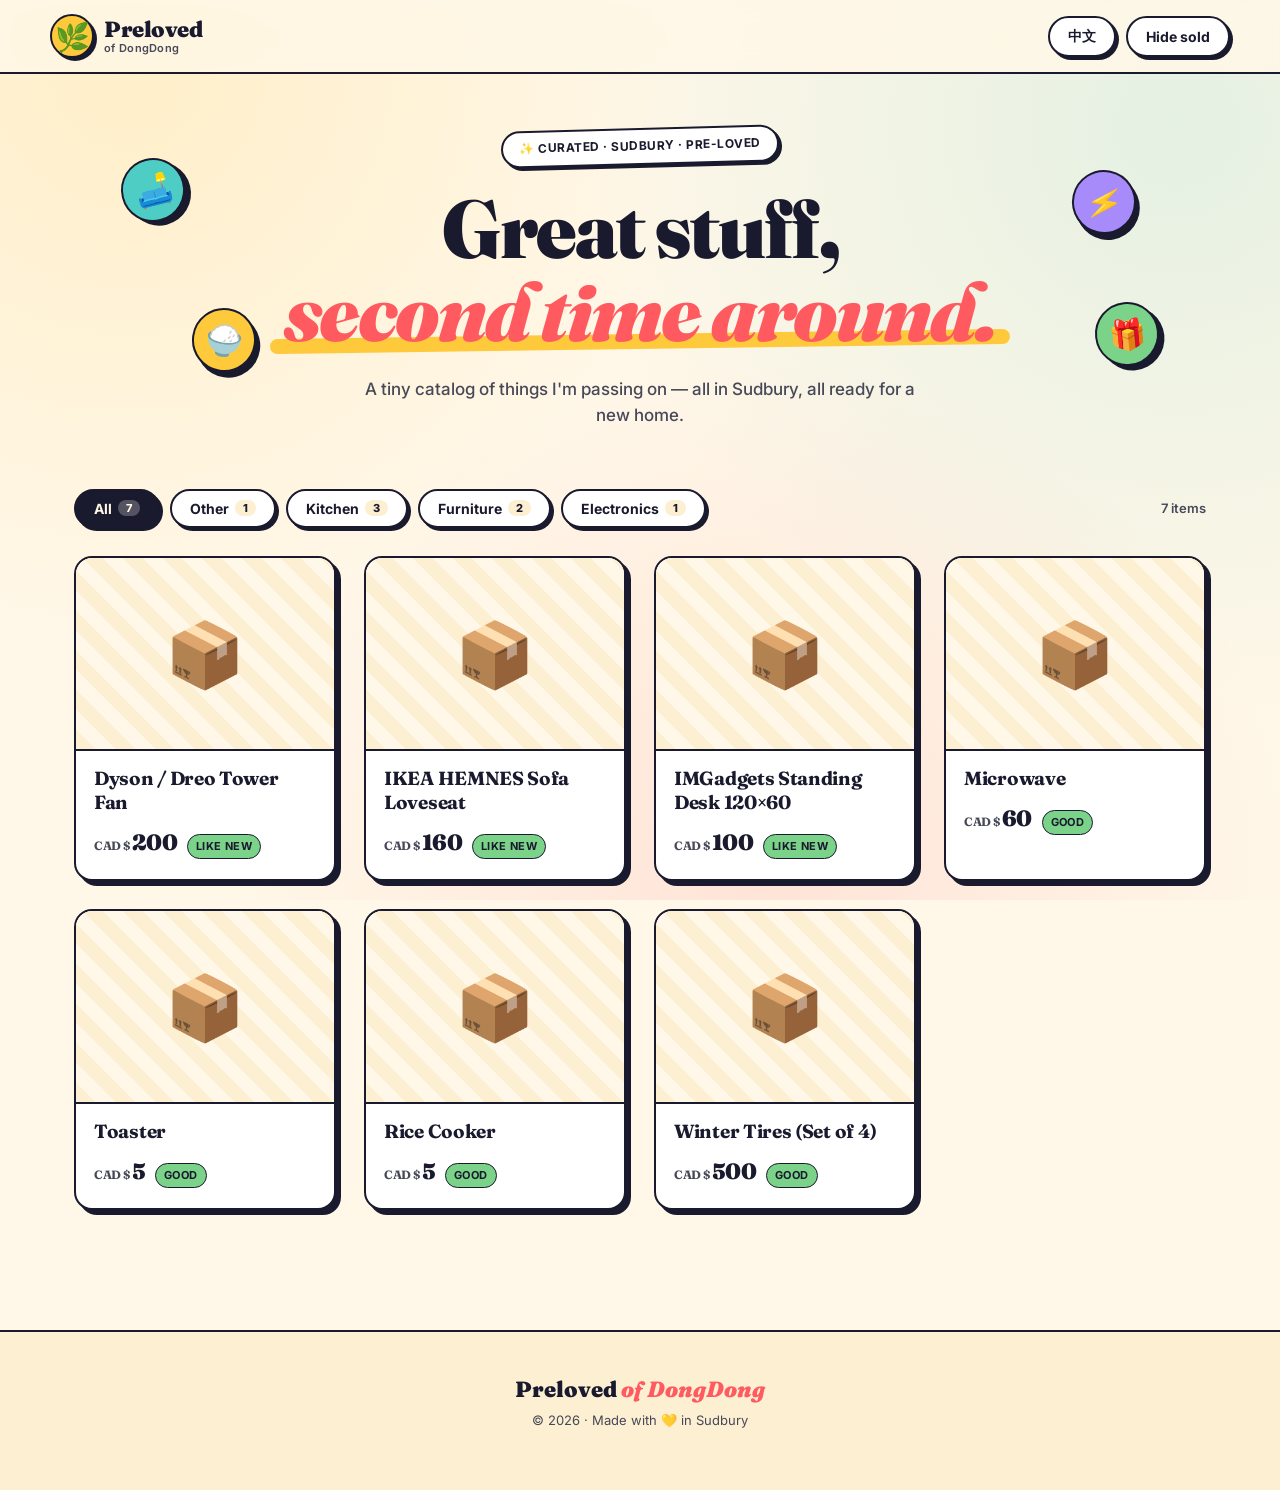
==== index.html @ 00e93b1a "Initial commit: Preloved of DongDong static catalog Bilingual (EN/ZH) secondhand goods catalog with " ====
<!DOCTYPE html>
<html lang="en">
<head>
<meta charset="UTF-8">
<meta name="viewport" content="width=device-width, initial-scale=1">
<title>Preloved of DongDong · 冬冬二手好物</title>
<meta name="description" content="Preloved of DongDong — curated secondhand goods in Sudbury.">
<link rel="preconnect" href="https://fonts.googleapis.com">
<link rel="preconnect" href="https://fonts.gstatic.com" crossorigin>
<link href="https://fonts.googleapis.com/css2?family=Fraunces:opsz,wght@9..144,500;9..144,700;9..144,900&family=Inter:wght@400;500;600;700;800&display=swap" rel="stylesheet">
<link rel="stylesheet" href="assets/style.css">
</head>
<body>
<header class="site">
  <div class="container header-inner">
    <a class="brand-mini" href="index.html">
      <span class="logo" aria-hidden="true">🌿</span>
      <span class="brand-text">
        <span class="brand-name" data-brand-name>Preloved</span>
        <span class="brand-tag" data-brand-tag>of DongDong</span>
      </span>
    </a>
    <div class="header-actions">
      <button class="btn ghost" type="button" data-lang-btn>中文</button>
      <button class="btn ghost" type="button" data-sold-btn>Hide sold</button>
    </div>
  </div>
</header>

<section class="hero">
  <div class="container hero-inner">
    <span class="hero-kicker" data-hero-kicker>✨ Curated · Sudbury · Pre-loved</span>
    <h1 class="hero-title">
      <span data-hero-line1>Great stuff,</span>
      <em data-hero-line2>second time around.</em>
    </h1>
    <p class="hero-sub" data-hero-sub>A tiny catalog of things I'm passing on — all in Sudbury, all ready for a new home.</p>
    <div class="hero-stickers" aria-hidden="true">
      <span class="sticker s1">🛋️</span>
      <span class="sticker s2">🍚</span>
      <span class="sticker s3">⚡</span>
      <span class="sticker s4">🎁</span>
    </div>
  </div>
</section>

<main class="container main">
  <div class="toolbar">
    <nav class="category-tabs" aria-label="Categories"></nav>
    <div class="count" data-count></div>
  </div>
  <section class="grid" aria-live="polite"></section>
</main>

<footer class="site-footer">
  <div class="container">
    <div class="footer-mark">Preloved <em>of DongDong</em></div>
    <div class="footer-copy">© <span data-year></span> · Made with <span aria-hidden="true">💛</span> in Sudbury</div>
  </div>
</footer>

<script src="assets/i18n.js"></script>
<script src="assets/app.js"></script>
</body>
</html>
---- assets/style.css ----
/* ============================================================
   Preloved of DongDong — neo-brutalism lite
   Inspired by Gumroad × Mailchimp: chunky borders, hard shadows,
   display serif, warm cream palette.
   ============================================================ */

:root {
  --ink: #1A1A2E;
  --ink-soft: #474958;
  --muted: #7A7B8F;
  --cream: #FFF7E8;
  --cream-2: #FDEFD1;
  --paper: #FFFFFF;
  --border: var(--ink);

  --accent: #FF5A5F;       /* coral red */
  --accent-2: #FFC93C;     /* bright yellow */
  --accent-3: #4ECDC4;     /* teal */
  --accent-4: #A78BFA;     /* lavender */
  --accent-5: #7BD389;     /* mint */

  --sold: #9CA3AF;

  --shadow: 5px 5px 0 var(--ink);
  --shadow-sm: 3px 3px 0 var(--ink);
  --shadow-lg: 8px 8px 0 var(--ink);
  --shadow-hover: 7px 7px 0 var(--ink);

  --radius: 18px;
  --radius-sm: 12px;
  --radius-lg: 26px;
  --bw: 2.5px;

  --font-display: "Fraunces", ui-serif, Georgia, "Times New Roman", serif;
  --font-sans: "Inter", -apple-system, BlinkMacSystemFont, "PingFang SC",
               "Microsoft YaHei", "Segoe UI", Roboto, sans-serif;
}

* { box-sizing: border-box; }
html, body { margin: 0; padding: 0; }
html { scroll-behavior: smooth; }
body {
  font-family: var(--font-sans);
  background: var(--cream);
  color: var(--ink);
  line-height: 1.55;
  -webkit-font-smoothing: antialiased;
  background-image:
    radial-gradient(circle at 10% 8%, rgba(255, 201, 60, 0.18) 0, transparent 40%),
    radial-gradient(circle at 92% 14%, rgba(78, 205, 196, 0.15) 0, transparent 42%),
    radial-gradient(circle at 60% 98%, rgba(255, 90, 95, 0.12) 0, transparent 45%);
  background-attachment: fixed;
}
img { max-width: 100%; display: block; }
a { color: inherit; text-decoration: none; }
button { font-family: inherit; }

.container {
  max-width: 1180px;
  margin: 0 auto;
  padding: 0 24px;
}

/* ---------- Header ---------- */
header.site {
  position: sticky;
  top: 0;
  z-index: 50;
  background: rgba(255, 247, 232, 0.85);
  backdrop-filter: saturate(140%) blur(12px);
  -webkit-backdrop-filter: saturate(140%) blur(12px);
  border-bottom: var(--bw) solid var(--ink);
}
.header-inner {
  display: flex;
  align-items: center;
  justify-content: space-between;
  gap: 16px;
  padding: 14px 0;
  flex-wrap: wrap;
}
.brand-mini {
  display: inline-flex;
  align-items: center;
  gap: 10px;
}
.brand-mini .logo {
  font-size: 28px;
  background: var(--accent-2);
  border: var(--bw) solid var(--ink);
  border-radius: 50%;
  width: 44px; height: 44px;
  display: grid;
  place-items: center;
  box-shadow: var(--shadow-sm);
  transition: transform 0.2s;
}
.brand-mini:hover .logo { transform: rotate(-8deg) scale(1.05); }
.brand-text {
  display: flex;
  flex-direction: column;
  line-height: 1.05;
}
.brand-name {
  font-family: var(--font-display);
  font-weight: 900;
  font-size: 22px;
  letter-spacing: -0.5px;
}
.brand-tag {
  font-size: 11px;
  color: var(--ink-soft);
  font-weight: 600;
  letter-spacing: 0.3px;
  margin-top: 2px;
}
.header-actions {
  display: flex;
  gap: 10px;
  flex-wrap: wrap;
}

/* ---------- Buttons ---------- */
.btn {
  display: inline-flex;
  align-items: center;
  gap: 6px;
  padding: 9px 18px;
  font-size: 14px;
  font-weight: 700;
  font-family: inherit;
  cursor: pointer;
  background: var(--accent);
  color: white;
  border: var(--bw) solid var(--ink);
  border-radius: 999px;
  box-shadow: var(--shadow-sm);
  transition: transform 0.12s ease, box-shadow 0.12s ease, background 0.12s ease;
  text-decoration: none;
  white-space: nowrap;
}
.btn:hover {
  transform: translate(-1px, -1px);
  box-shadow: 4px 4px 0 var(--ink);
}
.btn:active {
  transform: translate(1px, 1px);
  box-shadow: 1px 1px 0 var(--ink);
}
.btn.ghost { background: var(--paper); color: var(--ink); }
.btn.ghost.active { background: var(--accent-2); }

/* ---------- Hero ---------- */
.hero {
  padding: 54px 0 40px;
  position: relative;
  overflow: hidden;
}
.hero-inner {
  position: relative;
  text-align: center;
}
.hero-kicker {
  display: inline-block;
  background: var(--paper);
  border: var(--bw) solid var(--ink);
  border-radius: 999px;
  padding: 7px 16px;
  font-size: 12px;
  font-weight: 700;
  letter-spacing: 0.5px;
  text-transform: uppercase;
  box-shadow: var(--shadow-sm);
  margin-bottom: 22px;
  transform: rotate(-1.5deg);
}
.hero-title {
  font-family: var(--font-display);
  font-weight: 900;
  font-size: clamp(42px, 7.5vw, 82px);
  line-height: 1.02;
  letter-spacing: -2px;
  margin: 0 auto 22px;
  max-width: 900px;
  font-optical-sizing: auto;
}
.hero-title em {
  font-style: italic;
  color: var(--accent);
  display: inline-block;
  position: relative;
}
.hero-title em::after {
  content: "";
  position: absolute;
  left: -2%;
  right: -2%;
  bottom: 6%;
  height: 18%;
  background: var(--accent-2);
  border-radius: 999px;
  z-index: -1;
  transform: rotate(-0.8deg);
}
.hero-sub {
  max-width: 560px;
  margin: 0 auto;
  color: var(--ink-soft);
  font-size: 17px;
  font-weight: 500;
}
.hero-stickers {
  position: absolute;
  inset: 0;
  pointer-events: none;
}
.sticker {
  position: absolute;
  background: var(--paper);
  border: var(--bw) solid var(--ink);
  border-radius: 50%;
  width: 64px;
  height: 64px;
  display: grid;
  place-items: center;
  font-size: 30px;
  box-shadow: var(--shadow);
  animation: bob 4s ease-in-out infinite;
}
.sticker.s1 { top: 10%;  left: 6%;  background: var(--accent-3); transform: rotate(-14deg); animation-delay: 0s;   }
.sticker.s2 { top: 60%;  left: 12%; background: var(--accent-2); transform: rotate(8deg);   animation-delay: 0.6s; }
.sticker.s3 { top: 14%;  right: 8%; background: var(--accent-4); transform: rotate(12deg);  animation-delay: 1.2s; }
.sticker.s4 { top: 58%;  right: 6%; background: var(--accent-5); transform: rotate(-6deg);  animation-delay: 1.8s; }
@keyframes bob {
  0%, 100% { translate: 0 0; }
  50%      { translate: 0 -8px; }
}

/* ---------- Main toolbar ---------- */
.main { padding-top: 20px; padding-bottom: 80px; }
.toolbar {
  display: flex;
  align-items: center;
  justify-content: space-between;
  gap: 16px;
  margin-bottom: 28px;
  flex-wrap: wrap;
}
.category-tabs {
  display: flex;
  gap: 10px;
  flex-wrap: wrap;
}
.tab {
  display: inline-flex;
  align-items: center;
  gap: 6px;
  background: var(--paper);
  color: var(--ink);
  padding: 9px 18px;
  border: var(--bw) solid var(--ink);
  border-radius: 999px;
  font-size: 14px;
  font-weight: 700;
  cursor: pointer;
  box-shadow: var(--shadow-sm);
  transition: transform 0.12s, background 0.12s, box-shadow 0.12s;
  font-family: inherit;
}
.tab:hover {
  transform: translate(-1px, -1px);
  box-shadow: 4px 4px 0 var(--ink);
}
.tab.active {
  background: var(--ink);
  color: var(--cream);
}
.tab .tab-count {
  background: rgba(255, 255, 255, 0.25);
  border-radius: 999px;
  padding: 1px 8px;
  font-size: 11px;
  font-weight: 800;
}
.tab:not(.active) .tab-count {
  background: var(--cream-2);
  color: var(--ink);
}
.count {
  font-size: 13px;
  color: var(--ink-soft);
  font-weight: 600;
}

/* ---------- Product grid ---------- */
.grid {
  display: grid;
  gap: 28px;
  grid-template-columns: repeat(auto-fill, minmax(260px, 1fr));
}
.card {
  position: relative;
  background: var(--paper);
  border: var(--bw) solid var(--ink);
  border-radius: var(--radius);
  overflow: hidden;
  box-shadow: var(--shadow);
  transition: transform 0.18s ease, box-shadow 0.18s ease;
  display: block;
  animation: cardIn 0.5s ease both;
}
@keyframes cardIn {
  from { opacity: 0; transform: translateY(14px); }
  to   { opacity: 1; transform: translateY(0); }
}
.card:hover {
  transform: translate(-3px, -3px);
  box-shadow: var(--shadow-hover);
}
.card:hover .card-img-wrap { transform: scale(1.03); }
.card.is-sold .card-img-wrap { filter: grayscale(0.7) brightness(0.95); }
.card.is-sold .card-title { color: var(--muted); }

.card-img-wrap {
  aspect-ratio: 4 / 3;
  overflow: hidden;
  border-bottom: var(--bw) solid var(--ink);
  transition: transform 0.3s ease;
}
.card-img {
  width: 100%;
  height: 100%;
  background: var(--cream-2) center / cover no-repeat;
}
.card-img.placeholder {
  display: flex;
  align-items: center;
  justify-content: center;
  font-size: 64px;
  background: repeating-linear-gradient(
    45deg,
    var(--cream-2),
    var(--cream-2) 14px,
    var(--cream) 14px,
    var(--cream) 28px
  );
}
.card-body { padding: 16px 18px 20px; }
.card-title {
  font-family: var(--font-display);
  font-weight: 700;
  font-size: 19px;
  margin: 0 0 10px;
  line-height: 1.25;
  letter-spacing: -0.3px;
  display: -webkit-box;
  -webkit-line-clamp: 2;
  -webkit-box-orient: vertical;
  overflow: hidden;
}
.card-meta {
  display: flex;
  align-items: baseline;
  gap: 10px;
  flex-wrap: wrap;
}
.card-price {
  font-family: var(--font-display);
  color: var(--ink);
  font-weight: 900;
  font-size: 22px;
  letter-spacing: -0.5px;
}
.card-price .currency {
  font-size: 12px;
  font-weight: 700;
  color: var(--ink-soft);
  margin-right: 2px;
}
.card-cond {
  font-size: 11px;
  font-weight: 700;
  text-transform: uppercase;
  letter-spacing: 0.4px;
  padding: 3px 8px;
  border-radius: 999px;
  background: var(--accent-5);
  color: var(--ink);
  border: 1.5px solid var(--ink);
}

.ribbon {
  position: absolute;
  top: 14px;
  left: 14px;
  background: var(--ink);
  color: var(--cream);
  font-size: 11px;
  font-weight: 800;
  letter-spacing: 0.8px;
  padding: 5px 12px;
  border-radius: 999px;
  border: 2px solid var(--ink);
  box-shadow: var(--shadow-sm);
  text-transform: uppercase;
}
.ribbon.sold { background: var(--ink); color: white; }
.ribbon.reserved { background: var(--accent-2); color: var(--ink); }

.empty {
  text-align: center;
  color: var(--ink-soft);
  padding: 60px 20px;
  font-size: 16px;
  grid-column: 1 / -1;
  background: var(--paper);
  border: var(--bw) dashed var(--ink);
  border-radius: var(--radius);
}
.empty.small { padding: 12px 0; font-size: 13px; background: transparent; border: none; }

/* ---------- Product detail ---------- */
.detail {
  background: var(--paper);
  border: var(--bw) solid var(--ink);
  border-radius: var(--radius-lg);
  box-shadow: var(--shadow-lg);
  padding: 36px;
  display: grid;
  grid-template-columns: minmax(0, 1.15fr) minmax(0, 1fr);
  gap: 44px;
  margin-top: 24px;
}
.gallery { min-width: 0; }
.main-img-wrap {
  aspect-ratio: 1 / 1;
  border: var(--bw) solid var(--ink);
  border-radius: var(--radius);
  overflow: hidden;
  box-shadow: var(--shadow);
  background: var(--cream-2);
}
.main-img {
  width: 100%;
  height: 100%;
  background: center / cover no-repeat;
  transition: background-image 0.25s;
}
.main-img.placeholder {
  display: flex;
  align-items: center;
  justify-content: center;
  font-size: 110px;
  background: repeating-linear-gradient(
    45deg,
    var(--cream-2),
    var(--cream-2) 18px,
    var(--cream) 18px,
    var(--cream) 36px
  );
}
.thumbs {
  display: flex;
  gap: 12px;
  margin-top: 18px;
  flex-wrap: wrap;
}
.thumb {
  width: 74px;
  height: 74px;
  background: var(--cream-2) center / cover no-repeat;
  border: var(--bw) solid var(--ink);
  border-radius: var(--radius-sm);
  cursor: pointer;
  padding: 0;
  box-shadow: var(--shadow-sm);
  transition: transform 0.12s, box-shadow 0.12s;
}
.thumb:hover {
  transform: translate(-1px, -1px);
  box-shadow: 4px 4px 0 var(--ink);
}
.thumb.active {
  background-color: var(--accent-2);
  outline: 3px solid var(--accent);
  outline-offset: 1px;
}

.info { min-width: 0; }
.badges {
  display: flex;
  gap: 8px;
  flex-wrap: wrap;
  margin-bottom: 18px;
}
.badge {
  display: inline-block;
  padding: 5px 12px;
  border-radius: 999px;
  font-size: 11px;
  font-weight: 800;
  letter-spacing: 0.4px;
  text-transform: uppercase;
  border: var(--bw) solid var(--ink);
  background: var(--paper);
}
.badge.cat { background: var(--accent-3); }
.badge.cond { background: var(--accent-5); }
.badge.neg { background: var(--accent-4); color: white; }
.badge.firm { background: var(--accent-2); }
.badge.sold { background: var(--ink); color: var(--cream); }
.badge.reserved { background: var(--accent-2); }

.detail-title {
  font-family: var(--font-display);
  margin: 0 0 14px;
  font-size: clamp(30px, 4vw, 42px);
  font-weight: 900;
  letter-spacing: -1px;
  line-height: 1.1;
}
.detail-price {
  font-family: var(--font-display);
  color: var(--ink);
  font-size: 38px;
  font-weight: 900;
  margin-bottom: 24px;
  letter-spacing: -1px;
  display: inline-block;
  background: var(--accent-2);
  border: var(--bw) solid var(--ink);
  border-radius: var(--radius-sm);
  padding: 6px 18px;
  box-shadow: var(--shadow-sm);
  transform: rotate(-1deg);
}
.detail-price .currency {
  font-size: 14px;
  font-weight: 700;
  margin-right: 4px;
  vertical-align: 4px;
}
.meta-list {
  border-top: var(--bw) dashed var(--ink);
  padding-top: 16px;
  margin-bottom: 22px;
  font-size: 14px;
}
.meta-row {
  display: flex;
  gap: 12px;
  padding: 6px 0;
}
.meta-label {
  color: var(--ink-soft);
  min-width: 70px;
  font-weight: 700;
  text-transform: uppercase;
  font-size: 11px;
  letter-spacing: 0.5px;
  padding-top: 2px;
}
.meta-row > span:last-child {
  font-weight: 600;
}

.description,
.contact {
  margin-top: 22px;
}
.description h3,
.contact h3 {
  font-family: var(--font-display);
  font-size: 20px;
  font-weight: 800;
  margin: 0 0 12px;
  letter-spacing: -0.3px;
}
.description p {
  margin: 0;
  color: var(--ink-soft);
  font-size: 15.5px;
  line-height: 1.65;
  white-space: pre-wrap;
}

.contact {
  padding-top: 22px;
  border-top: var(--bw) dashed var(--ink);
}
.contact-note {
  color: var(--ink-soft);
  font-size: 13px;
  margin: 0 0 16px;
}
.contact-grid {
  display: grid;
  grid-template-columns: repeat(auto-fill, minmax(190px, 1fr));
  gap: 14px;
}
.contact-item {
  background: var(--cream);
  border: var(--bw) solid var(--ink);
  border-radius: var(--radius-sm);
  padding: 14px;
  box-shadow: var(--shadow-sm);
}
.contact-item .label {
  font-size: 10px;
  text-transform: uppercase;
  letter-spacing: 0.8px;
  color: var(--ink-soft);
  font-weight: 800;
  margin-bottom: 6px;
}
.contact-item .value {
  font-size: 14px;
  font-weight: 700;
  word-break: break-all;
}
.contact-item .value.link { color: var(--accent); }
.contact-item .hint { font-size: 11px; color: var(--muted); margin-top: 6px; }
.contact-item .qr {
  width: 140px;
  height: 140px;
  border-radius: 10px;
  margin-top: 10px;
  background: white;
  padding: 6px;
  border: 1.5px solid var(--ink);
}

.detail.is-sold .detail-price {
  background: var(--sold);
  color: white;
}

/* ---------- Footer ---------- */
.site-footer {
  padding: 40px 0 60px;
  text-align: center;
  color: var(--ink-soft);
  font-size: 13px;
  border-top: var(--bw) solid var(--ink);
  background: var(--cream-2);
  margin-top: 40px;
}
.footer-mark {
  font-family: var(--font-display);
  font-size: 22px;
  font-weight: 900;
  color: var(--ink);
  margin-bottom: 4px;
}
.footer-mark em { color: var(--accent); font-style: italic; }

/* ---------- Mobile ---------- */
@media (max-width: 820px) {
  .detail {
    grid-template-columns: 1fr;
    padding: 24px;
    gap: 28px;
  }
  .hero { padding: 36px 0 24px; }
  .sticker { width: 50px; height: 50px; font-size: 22px; }
  .sticker.s1 { top: 4%; left: 2%; }
  .sticker.s2 { top: 68%; left: 4%; }
  .sticker.s3 { top: 6%; right: 2%; }
  .sticker.s4 { top: 70%; right: 3%; }
}

@media (max-width: 540px) {
  .container { padding: 0 16px; }
  .grid {
    grid-template-columns: repeat(2, 1fr);
    gap: 16px;
  }
  .card-body { padding: 12px 14px 16px; }
  .card-title { font-size: 15px; }
  .card-price { font-size: 18px; }
  .hero-stickers { display: none; }
  .header-actions .btn { padding: 7px 14px; font-size: 13px; }
  .detail { padding: 20px; }
  .brand-tag { display: none; }
}

@media (prefers-reduced-motion: reduce) {
  .sticker { animation: none; }
  .card { animation: none; }
  html { scroll-behavior: auto; }
}
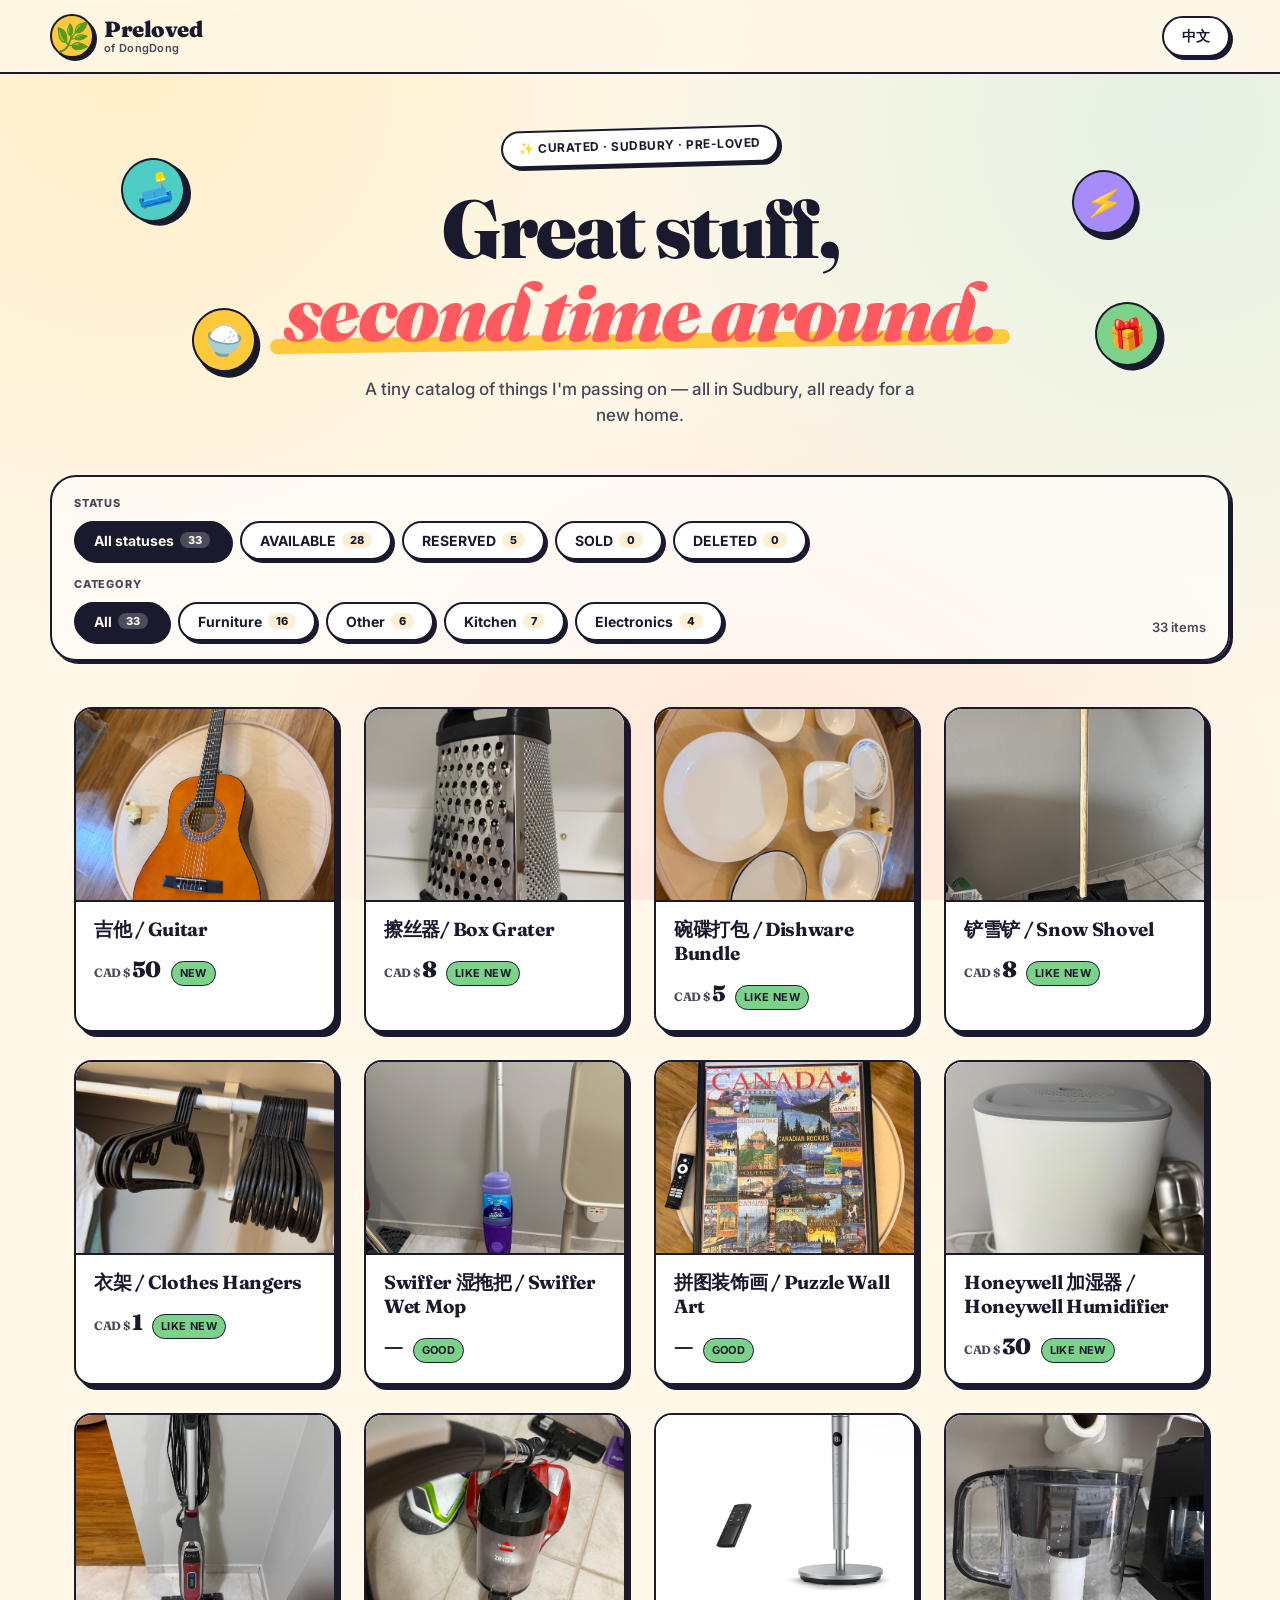
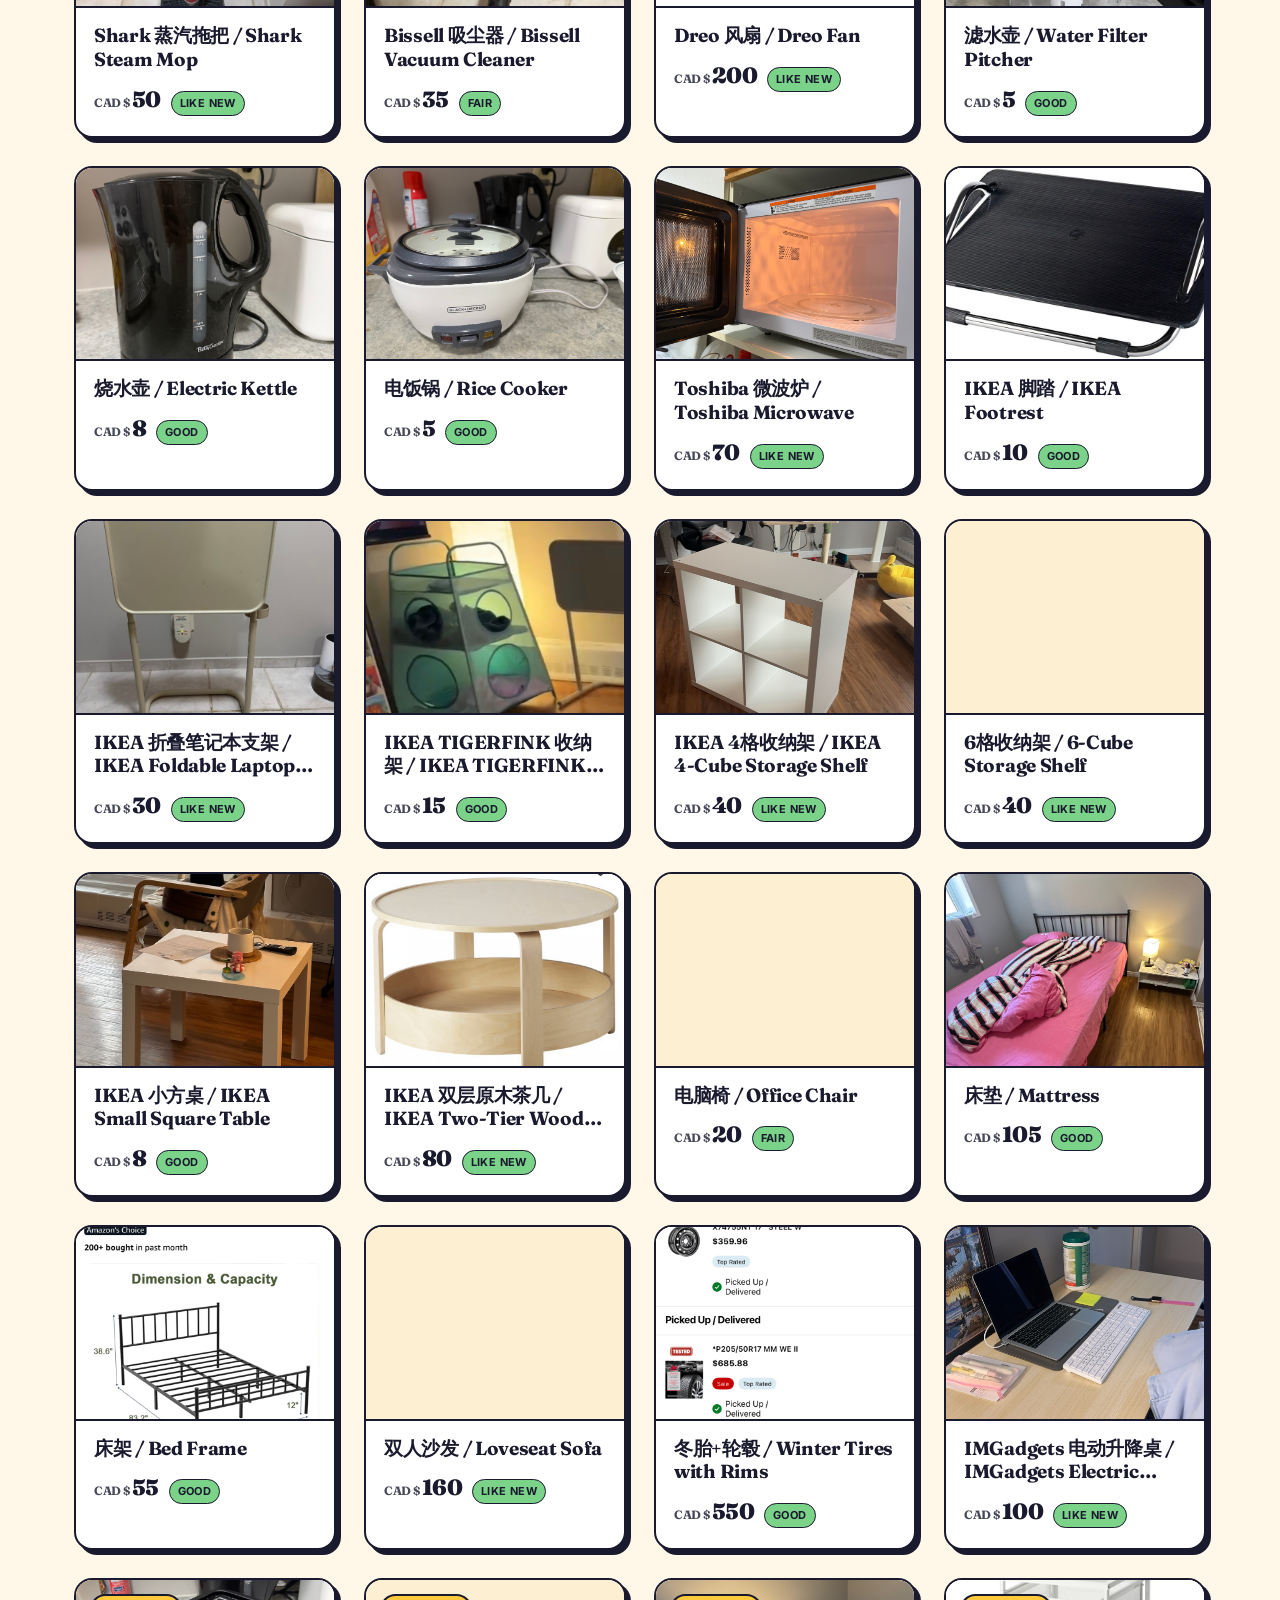
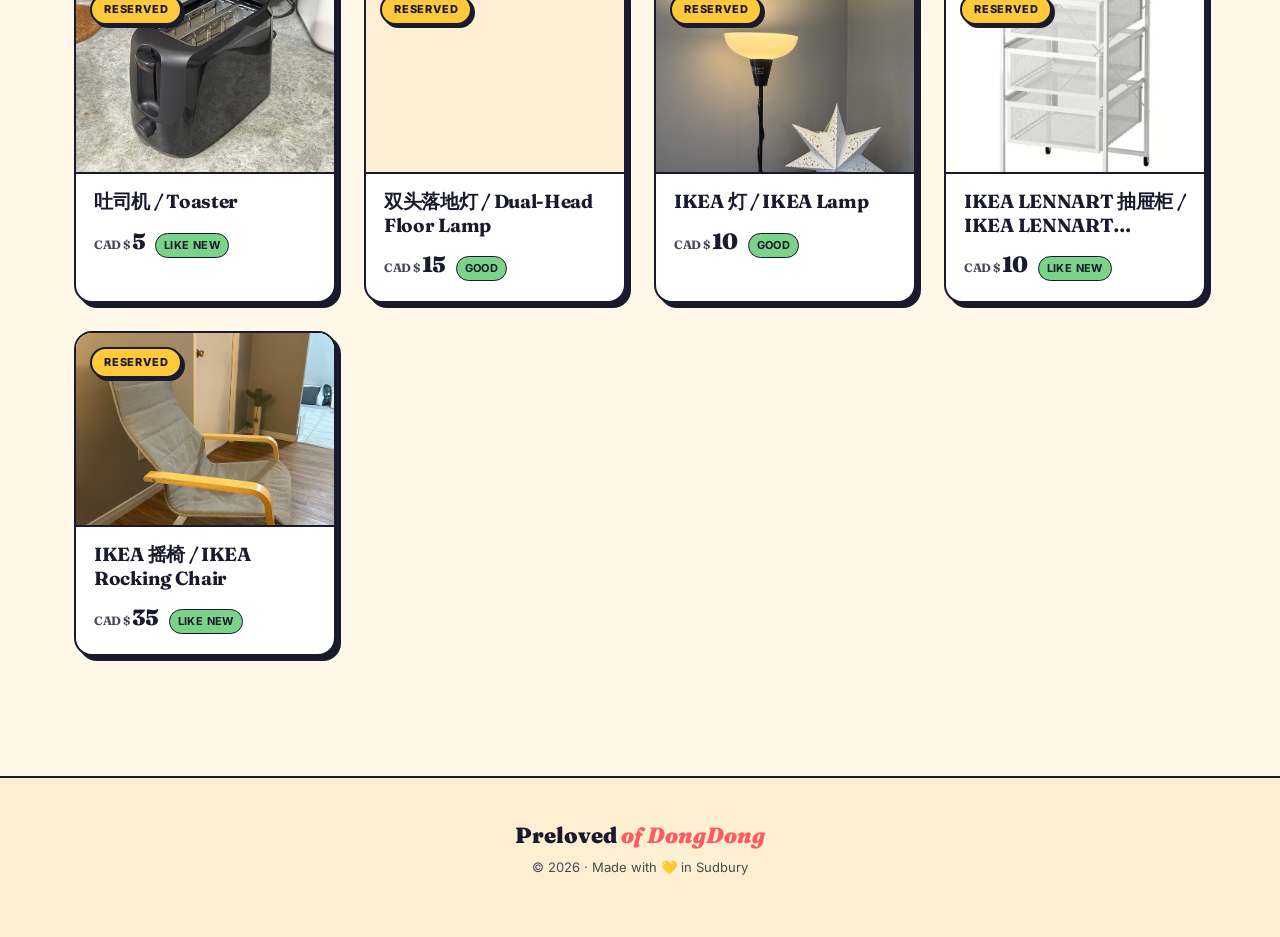
==== commit e1f23ae1: "feat 优化过滤" ====
--- a/index.html
+++ b/index.html
@@ -22,7 +22,6 @@
     </a>
     <div class="header-actions">
       <button class="btn ghost" type="button" data-lang-btn>中文</button>
-      <button class="btn ghost" type="button" data-sold-btn>Hide sold</button>
     </div>
   </div>
 </header>
@@ -44,11 +43,23 @@
   </div>
 </section>
 
-<main class="container main">
-  <div class="toolbar">
-    <nav class="category-tabs" aria-label="Categories"></nav>
+<section class="filters-band">
+  <div class="container toolbar">
+    <div class="filter-stack">
+      <div class="filter-group">
+        <div class="filter-label" data-status-label>Status</div>
+        <nav class="status-tabs" aria-label="Status filters"></nav>
+      </div>
+      <div class="filter-group">
+        <div class="filter-label" data-category-label>Categories</div>
+        <nav class="category-tabs" aria-label="Categories"></nav>
+      </div>
+    </div>
     <div class="count" data-count></div>
   </div>
+</section>
+
+<main class="container main">
   <section class="grid" aria-live="polite"></section>
 </main>
 
--- a/assets/style.css
+++ b/assets/style.css
@@ -237,15 +237,42 @@
 }
 
 /* ---------- Main toolbar ---------- */
-.main { padding-top: 20px; padding-bottom: 80px; }
+.filters-band {
+  padding: 6px 0 18px;
+}
+.main { padding-top: 0; padding-bottom: 80px; }
 .toolbar {
   display: flex;
-  align-items: center;
+  align-items: flex-end;
   justify-content: space-between;
-  gap: 16px;
+  gap: 24px;
   margin-bottom: 28px;
   flex-wrap: wrap;
-}
+  background: rgba(255, 255, 255, 0.55);
+  border: var(--bw) solid var(--ink);
+  border-radius: var(--radius-lg);
+  box-shadow: var(--shadow-sm);
+  padding: 18px 22px;
+}
+.filter-stack {
+  display: flex;
+  flex-direction: column;
+  gap: 16px;
+  min-width: min(100%, 760px);
+}
+.filter-group {
+  display: flex;
+  flex-direction: column;
+  gap: 9px;
+}
+.filter-label {
+  font-size: 11px;
+  font-weight: 800;
+  letter-spacing: 0.8px;
+  text-transform: uppercase;
+  color: var(--ink-soft);
+}
+.status-tabs,
 .category-tabs {
   display: flex;
   gap: 10px;
@@ -274,6 +301,22 @@
 .tab.active {
   background: var(--ink);
   color: var(--cream);
+}
+.status-tab.is-available.active {
+  background: var(--accent-3);
+  color: var(--ink);
+}
+.status-tab.is-reserved.active {
+  background: var(--accent-2);
+  color: var(--ink);
+}
+.status-tab.is-sold.active {
+  background: var(--sold);
+  color: white;
+}
+.status-tab.is-deleted.active {
+  background: var(--accent);
+  color: white;
 }
 .tab .tab-count {
   background: rgba(255, 255, 255, 0.25);
@@ -282,6 +325,10 @@
   font-size: 11px;
   font-weight: 800;
 }
+.tab.active .tab-count {
+  background: rgba(255, 255, 255, 0.22);
+  color: inherit;
+}
 .tab:not(.active) .tab-count {
   background: var(--cream-2);
   color: var(--ink);
@@ -290,6 +337,7 @@
   font-size: 13px;
   color: var(--ink-soft);
   font-weight: 600;
+  padding-bottom: 3px;
 }
 
 /* ---------- Product grid ---------- */
@@ -318,8 +366,8 @@
   box-shadow: var(--shadow-hover);
 }
 .card:hover .card-img-wrap { transform: scale(1.03); }
-.card.is-sold .card-img-wrap { filter: grayscale(0.7) brightness(0.95); }
-.card.is-sold .card-title { color: var(--muted); }
+.card.is-muted .card-img-wrap { filter: grayscale(0.78) brightness(0.94); }
+.card.is-muted .card-title { color: var(--muted); }
 
 .card-img-wrap {
   aspect-ratio: 4 / 3;
@@ -406,6 +454,7 @@
 }
 .ribbon.sold { background: var(--ink); color: white; }
 .ribbon.reserved { background: var(--accent-2); color: var(--ink); }
+.ribbon.deleted { background: var(--accent); color: white; }
 
 .empty {
   text-align: center;
@@ -440,11 +489,21 @@
   box-shadow: var(--shadow);
   background: var(--cream-2);
 }
+.main-img-trigger {
+  width: 100%;
+  height: 100%;
+  padding: 0;
+  border: 0;
+  display: block;
+  background: transparent;
+  cursor: zoom-in;
+}
 .main-img {
   width: 100%;
   height: 100%;
-  background: center / cover no-repeat;
-  transition: background-image 0.25s;
+  display: block;
+  object-fit: contain;
+  background: var(--cream-2);
 }
 .main-img.placeholder {
   display: flex;
@@ -485,6 +544,53 @@
   outline: 3px solid var(--accent);
   outline-offset: 1px;
 }
+.image-lightbox[hidden] { display: none; }
+.image-lightbox {
+  position: fixed;
+  inset: 0;
+  z-index: 50;
+}
+.image-lightbox-backdrop {
+  position: absolute;
+  inset: 0;
+  background: rgba(15, 12, 32, 0.82);
+  backdrop-filter: blur(4px);
+}
+.image-lightbox-dialog {
+  position: relative;
+  z-index: 1;
+  width: min(92vw, 1200px);
+  height: min(88vh, 920px);
+  margin: min(6vh, 48px) auto;
+  padding: 24px;
+  border-radius: 28px;
+  border: var(--bw) solid var(--ink);
+  background: rgba(255, 250, 241, 0.96);
+  box-shadow: var(--shadow);
+}
+.image-lightbox-img {
+  width: 100%;
+  height: 100%;
+  display: block;
+  object-fit: contain;
+}
+.image-lightbox-close {
+  position: absolute;
+  top: 16px;
+  right: 16px;
+  z-index: 2;
+  width: 44px;
+  height: 44px;
+  border-radius: 999px;
+  border: var(--bw) solid var(--ink);
+  background: var(--paper);
+  color: var(--ink);
+  font-size: 28px;
+  line-height: 1;
+  cursor: pointer;
+  box-shadow: var(--shadow-sm);
+}
+body.lightbox-open { overflow: hidden; }
 
 .info { min-width: 0; }
 .badges {
@@ -510,6 +616,7 @@
 .badge.firm { background: var(--accent-2); }
 .badge.sold { background: var(--ink); color: var(--cream); }
 .badge.reserved { background: var(--accent-2); }
+.badge.deleted { background: var(--accent); color: white; }
 
 .detail-title {
   font-family: var(--font-display);
@@ -519,12 +626,18 @@
   letter-spacing: -1px;
   line-height: 1.1;
 }
+.detail-price-wrap {
+  display: inline-flex;
+  flex-direction: column;
+  align-items: flex-start;
+  gap: 8px;
+  margin-bottom: 24px;
+}
 .detail-price {
   font-family: var(--font-display);
   color: var(--ink);
   font-size: 38px;
   font-weight: 900;
-  margin-bottom: 24px;
   letter-spacing: -1px;
   display: inline-block;
   background: var(--accent-2);
@@ -539,6 +652,38 @@
   font-weight: 700;
   margin-right: 4px;
   vertical-align: 4px;
+}
+.detail-price-note {
+  font-size: 12px;
+  font-weight: 800;
+  letter-spacing: 0.7px;
+  text-transform: uppercase;
+  color: var(--ink-soft);
+}
+.detail-price-meta {
+  display: flex;
+  flex-direction: column;
+  gap: 8px;
+  margin: -8px 0 22px;
+}
+.detail-price-meta-row {
+  display: flex;
+  align-items: baseline;
+  gap: 10px;
+  font-size: 13px;
+  color: var(--ink-soft);
+}
+.detail-price-meta-label {
+  font-weight: 800;
+  letter-spacing: 0.4px;
+}
+.detail-price-meta-value {
+  font-weight: 700;
+  color: var(--ink);
+}
+.detail-price-meta-row.is-primary .detail-price-meta-label,
+.detail-price-meta-row.is-primary .detail-price-meta-value {
+  color: var(--accent);
 }
 .meta-list {
   border-top: var(--bw) dashed var(--ink);
@@ -619,19 +764,46 @@
   word-break: break-all;
 }
 .contact-item .value.link { color: var(--accent); }
+.contact-item .value.copy-btn {
+  appearance: none;
+  border: 0;
+  background: none;
+  padding: 0;
+  text-align: left;
+  cursor: pointer;
+  font: inherit;
+}
+.contact-item .value.copy-btn:hover {
+  text-decoration: underline;
+}
 .contact-item .hint { font-size: 11px; color: var(--muted); margin-top: 6px; }
-.contact-item .qr {
+.contact-item .hint.copy-feedback { min-height: 1.2em; }
+.contact-item .qr-frame {
   width: 140px;
   height: 140px;
+  overflow: hidden;
+  display: flex;
+  align-items: center;
+  justify-content: center;
   border-radius: 10px;
   margin-top: 10px;
-  background: white;
-  padding: 6px;
   border: 1.5px solid var(--ink);
+  background: #fff;
+}
+.contact-item .qr {
+  display: block;
+  width: 100%;
+  height: 100%;
+  object-fit: contain;
+  object-position: center;
 }
 
 .detail.is-sold .detail-price {
   background: var(--sold);
+  color: white;
+}
+.detail.is-deleted .detail-price {
+  background: var(--accent);
   color: white;
 }
 
@@ -656,10 +828,27 @@
 
 /* ---------- Mobile ---------- */
 @media (max-width: 820px) {
+  .toolbar {
+    align-items: flex-start;
+    gap: 18px;
+  }
+  .filter-stack {
+    min-width: 100%;
+  }
+  .count {
+    width: 100%;
+    padding-bottom: 0;
+  }
   .detail {
     grid-template-columns: 1fr;
     padding: 24px;
     gap: 28px;
+  }
+  .image-lightbox-dialog {
+    width: min(94vw, 720px);
+    height: min(82vh, 680px);
+    padding: 16px;
+    margin: 56px auto 0;
   }
   .hero { padding: 36px 0 24px; }
   .sticker { width: 50px; height: 50px; font-size: 22px; }
@@ -671,6 +860,21 @@
 
 @media (max-width: 540px) {
   .container { padding: 0 16px; }
+  .filters-band {
+    padding-top: 0;
+  }
+  .toolbar {
+    padding: 14px 14px 16px;
+    margin-bottom: 20px;
+  }
+  .status-tabs,
+  .category-tabs {
+    gap: 8px;
+  }
+  .tab {
+    padding: 8px 14px;
+    font-size: 13px;
+  }
   .grid {
     grid-template-columns: repeat(2, 1fr);
     gap: 16px;
@@ -681,6 +885,7 @@
   .hero-stickers { display: none; }
   .header-actions .btn { padding: 7px 14px; font-size: 13px; }
   .detail { padding: 20px; }
+  .detail-price { font-size: 34px; }
   .brand-tag { display: none; }
 }
 
